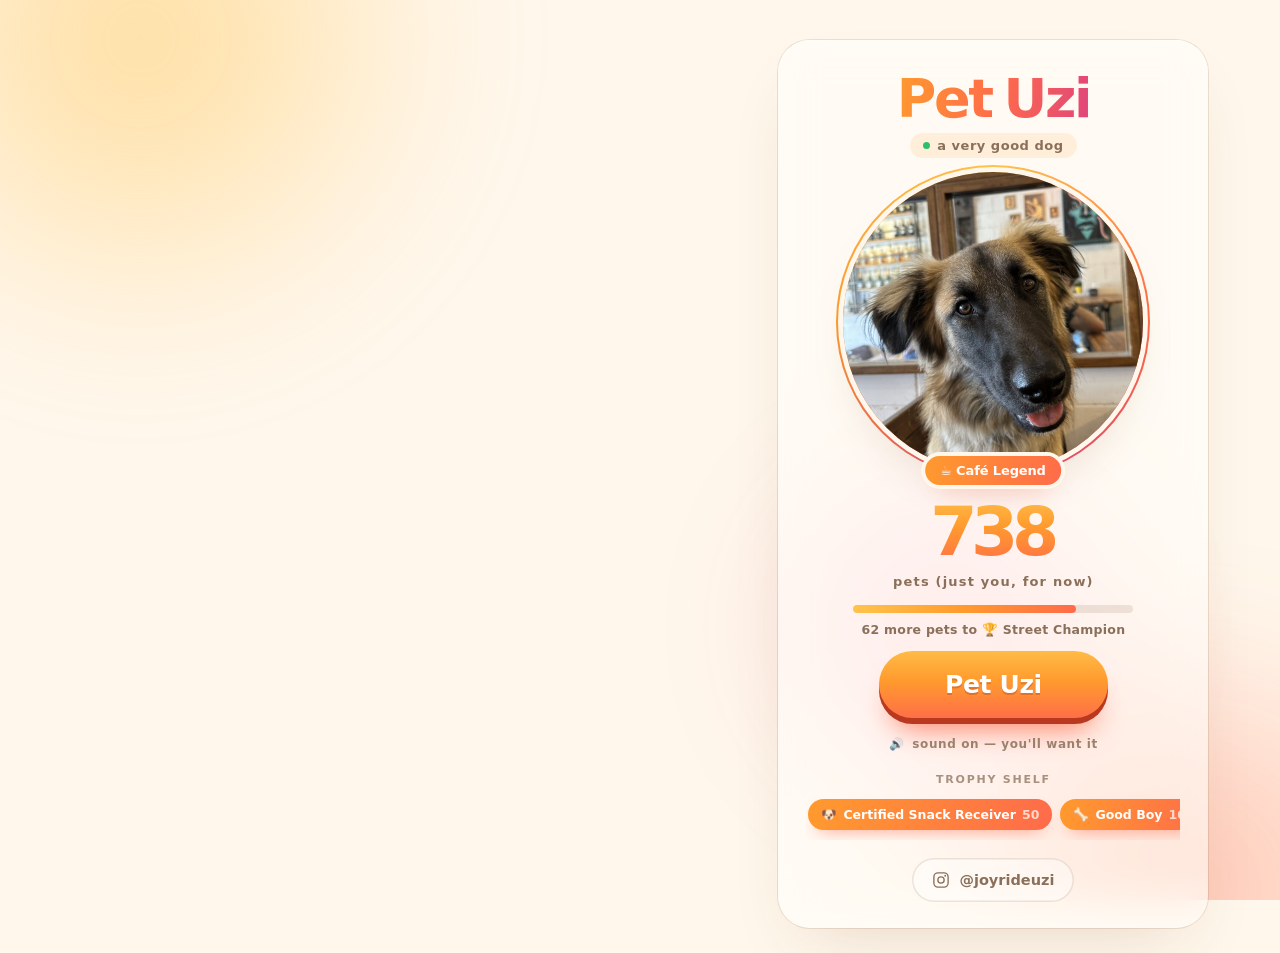
==== index.html @ 0969b0c8 "Pet Uzi: a global pet counter with a very good dog Static site for GitHub Pages. Pressing the button" ====
<!doctype html>
<html lang="en">
<head>
<meta charset="utf-8" />
<meta name="viewport" content="width=device-width, initial-scale=1, viewport-fit=cover" />
<title>Pet Uzi</title>
<meta name="description" content="A very good dog. Press the button. Pet Uzi." />
<meta property="og:title" content="Pet Uzi" />
<meta property="og:description" content="A very good dog. Press the button. Pet Uzi." />
<meta property="og:image" content="assets/uzi.jpg" />
<meta name="theme-color" content="#fff7ec" />
<link rel="icon" href="assets/uzi.jpg" />
<link rel="stylesheet" href="styles.css" />
</head>
<body>

  <div class="bg" aria-hidden="true">
    <span class="blob blob-a"></span>
    <span class="blob blob-b"></span>
    <span class="blob blob-c"></span>
  </div>

  <main class="card">

    <header class="head">
      <h1 class="title">Pet<span class="title-gap"></span>Uzi</h1>
      <p class="sub"><span class="dot"></span>a very good dog</p>
    </header>

    <div class="frame" id="frame" role="button" tabindex="0" aria-label="Pet Uzi">
      <span class="halo" aria-hidden="true"></span>
      <span class="stage">
        <img
          class="photo"
          id="photo"
          src="assets/uzi.jpg"
          alt="Uzi, a big fluffy tan-and-black dog, tilting his head at the camera in a cafe"
          decoding="async"
        />
        <video
          class="clip"
          id="clip"
          src="assets/petting-uzi.mp4"
          playsinline
          preload="auto"
          disablepictureinpicture
        ></video>
      </span>
      <span class="ring" id="ring" aria-hidden="true"></span>
      <span class="rank" id="rank"></span>
    </div>

    <section class="tally">
      <div class="odo" id="odo" aria-hidden="true"></div>
      <p class="sr" id="srCount" aria-live="polite">0 pets</p>
      <p class="count-label" id="countLabel">pets and counting</p>
    </section>

    <section class="progress" id="progress">
      <div class="track"><span class="fill" id="fill"></span></div>
      <p class="to-next" id="toNext"></p>
    </section>

    <button class="pet" id="petBtn" type="button">
      <span class="pet-face">
        <span class="pet-text">Pet Uzi</span>
        <span class="shine" aria-hidden="true"></span>
      </span>
    </button>

    <p class="hint"><span class="spk">🔊</span> sound on — you'll want it</p>

    <section class="shelf-wrap">
      <h2 class="shelf-title">Trophy shelf</h2>
      <div class="shelf" id="shelf"></div>
    </section>

    <div class="burst" id="burst" aria-hidden="true"></div>
    <div class="toast" id="toast" role="status"></div>

    <footer class="foot">
      <a class="ig" id="igLink" href="https://www.instagram.com/joyrideuzi" target="_blank" rel="noopener noreferrer">
        <svg viewBox="0 0 24 24" width="18" height="18" aria-hidden="true">
          <rect x="2.5" y="2.5" width="19" height="19" rx="5.5" fill="none" stroke="currentColor" stroke-width="1.8"/>
          <circle cx="12" cy="12" r="4.2" fill="none" stroke="currentColor" stroke-width="1.8"/>
          <circle cx="17.6" cy="6.4" r="1.25" fill="currentColor"/>
        </svg>
        <span id="igHandle">@joyrideuzi</span>
      </a>
    </footer>

  </main>

  <script src="script.js"></script>
</body>
</html>
---- styles.css ----
/* ---- Pet Uzi -----------------------------------------------------------
   Built mobile-first; the wider layout is a light touch-up at the end.
   ---------------------------------------------------------------------- */

:root{
  --paper:    #fff7ec;
  --ink:      #2b1b12;
  --ink-soft: #8a705a;

  --sun:   #ffc44d;
  --amber: #ff9a2e;
  --coral: #ff6b4a;
  --berry: #e0457b;

  --card:   rgba(255, 255, 255, .55);
  --stroke: rgba(120, 80, 40, .14);
  --shadow: rgba(120, 66, 20, .18);
}

@media (prefers-color-scheme: dark){
  :root{
    --paper:    #191013;
    --ink:      #fdf3e7;
    --ink-soft: #b79a83;
    --card:     rgba(255, 255, 255, .06);
    --stroke:   rgba(255, 210, 160, .14);
    --shadow:   rgba(0, 0, 0, .5);
  }
}

*, *::before, *::after{ box-sizing: border-box; }
html{ -webkit-text-size-adjust: 100%; }

body{
  margin: 0;
  padding: clamp(16px, 4vw, 40px) 14px calc(20px + env(safe-area-inset-bottom));
  min-height: 100vh;
  min-height: 100dvh;
  display: grid;
  place-items: center;
  position: relative;
  overflow-x: hidden;

  font-family: ui-rounded, "SF Pro Rounded", "Nunito", "Avenir Next",
               system-ui, -apple-system, "Segoe UI", sans-serif;
  color: var(--ink);
  background: var(--paper);
  -webkit-font-smoothing: antialiased;
  -webkit-tap-highlight-color: transparent;
}

/* ---- drifting background ----------------------------------------------- */

.bg{ position: fixed; inset: 0; overflow: hidden; pointer-events: none; z-index: 0; }

.blob{
  position: absolute;
  border-radius: 50%;
  filter: blur(60px);
  opacity: .5;
  will-change: transform;
}

.blob-a{
  width: 54vmax; height: 54vmax; top: -24vmax; left: -16vmax;
  background: radial-gradient(circle, var(--sun), transparent 68%);
  animation: drift-a 22s ease-in-out infinite;
}
.blob-b{
  width: 46vmax; height: 46vmax; bottom: -22vmax; right: -16vmax;
  background: radial-gradient(circle, var(--coral), transparent 68%);
  animation: drift-b 27s ease-in-out infinite;
  opacity: .38;
}
.blob-c{
  width: 36vmax; height: 36vmax; top: 44%; left: 56%;
  background: radial-gradient(circle, var(--berry), transparent 70%);
  animation: drift-c 31s ease-in-out infinite;
  opacity: .2;
}

@keyframes drift-a{ 50%{ transform: translate(9vmax, 7vmax) scale(1.12); } }
@keyframes drift-b{ 50%{ transform: translate(-10vmax, -6vmax) scale(1.15); } }
@keyframes drift-c{ 50%{ transform: translate(-7vmax, 9vmax) scale(.88); } }

@media (prefers-color-scheme: dark){
  .blob-a{ opacity: .3; } .blob-b{ opacity: .26; } .blob-c{ opacity: .16; }
}

/* ---- card --------------------------------------------------------------- */

.card{
  position: relative;
  z-index: 1;
  width: min(430px, 100%);
  display: flex;
  flex-direction: column;
  align-items: center;
  padding: clamp(20px, 5vw, 34px) clamp(14px, 4vw, 28px) clamp(18px, 4vw, 26px);
  border-radius: 32px;
  background: var(--card);
  backdrop-filter: blur(20px) saturate(1.5);
  -webkit-backdrop-filter: blur(20px) saturate(1.5);
  box-shadow:
    inset 0 1px 0 rgba(255, 255, 255, .5),
    0 0 0 1px var(--stroke),
    0 30px 70px -28px var(--shadow);
}

/* ---- header -------------------------------------------------------------- */

.head{ text-align: center; margin-bottom: 14px; }

.title{
  margin: 0;
  font-size: clamp(38px, 11.5vw, 54px);
  font-weight: 800;
  letter-spacing: -.045em;
  line-height: .92;
  background: linear-gradient(102deg, var(--amber) 0%, var(--coral) 52%, var(--berry) 100%);
  -webkit-background-clip: text;
  background-clip: text;
  color: transparent;
}

.title-gap{ display: inline-block; width: .22em; }

.sub{
  display: inline-flex;
  align-items: center;
  gap: 7px;
  margin: 9px 0 0;
  padding: 5px 13px;
  border-radius: 999px;
  background: rgba(255, 154, 46, .13);
  font-size: 13px;
  font-weight: 700;
  letter-spacing: .04em;
  color: var(--ink-soft);
}

.dot{
  width: 7px; height: 7px;
  border-radius: 50%;
  background: #2fbf6b;
  animation: blip 2.4s ease-out infinite;
}

@keyframes blip{
  0%  { box-shadow: 0 0 0 0 rgba(47, 191, 107, .55); }
  70% { box-shadow: 0 0 0 8px rgba(47, 191, 107, 0); }
  100%{ box-shadow: 0 0 0 0 rgba(47, 191, 107, 0); }
}

/* ---- the dog ------------------------------------------------------------- */

.frame{
  position: relative;
  width: min(300px, 72vw);
  aspect-ratio: 1;
  margin-bottom: 20px;
  cursor: pointer;
  -webkit-tap-highlight-color: transparent;
  transition: transform .55s cubic-bezier(.2, .9, .25, 1.15);
  will-change: transform;
}

.frame:focus-visible{ outline: 3px solid var(--coral); outline-offset: 10px; border-radius: 50%; }

/* While the clip runs the whole thing swells — order matters here, .bump is
   the sharper kick layered on top and must win. */
.frame.playing{ transform: scale(1.085); }
.frame.bump{ transform: scale(1.14) rotate(-2.5deg); }

.halo{
  position: absolute;
  inset: -7px;
  border-radius: 50%;
  background: conic-gradient(from 0deg, var(--sun), var(--coral), var(--berry), var(--amber), var(--sun));
  animation: spin 9s linear infinite;
}

@keyframes spin{ to{ transform: rotate(360deg); } }

.stage{
  position: absolute;
  inset: 0;
  border-radius: 50%;
  overflow: hidden;
  background: rgba(120, 80, 40, .12);
  box-shadow: 0 0 0 5px var(--paper), 0 22px 46px -14px var(--shadow);
}

.photo, .clip{
  position: absolute;
  inset: 0;
  width: 100%;
  height: 100%;
  object-fit: cover;
  display: block;
}

/* The clip is vertical phone video (406x720), so a dead-centre square crop
   cuts Uzi's head off the top. Bias it upward to keep him and the hand in. */
.clip{ object-position: center 38%; }

.clip{ opacity: 0; visibility: hidden; transition: opacity .16s ease; }
.photo{ transition: opacity .16s ease .04s; }

.frame.playing .clip{ opacity: 1; visibility: visible; }
.frame.playing .photo{ opacity: 0; }

.ring{
  position: absolute;
  inset: 0;
  border-radius: 50%;
  pointer-events: none;
}
.ring.go{ animation: ring .68s cubic-bezier(.2,.7,.3,1) forwards; }

@keyframes ring{
  from{ box-shadow: 0 0 0 0 rgba(255, 107, 74, .45); }
  to  { box-shadow: 0 0 0 32px rgba(255, 107, 74, 0); }
}

/* current rank, straddling the bottom edge of the portrait */
.rank{
  position: absolute;
  left: 50%;
  bottom: -13px;
  transform: translateX(-50%);
  z-index: 2;
  display: inline-flex;
  align-items: center;
  gap: 6px;
  max-width: 96%;
  padding: 7px 15px;
  border-radius: 999px;
  background: linear-gradient(100deg, var(--amber), var(--coral));
  color: #fff;
  font-size: 13px;
  font-weight: 800;
  letter-spacing: -.01em;
  white-space: nowrap;
  box-shadow: 0 0 0 4px var(--paper), 0 12px 24px -12px rgba(255, 107, 74, .9);
}

.rank.fresh{ animation: rank-in .7s cubic-bezier(.2,.9,.25,1.5); }

@keyframes rank-in{
  0%  { transform: translateX(-50%) scale(.4) rotate(-12deg); opacity: 0; }
  55% { transform: translateX(-50%) scale(1.18) rotate(4deg); opacity: 1; }
  100%{ transform: translateX(-50%) scale(1) rotate(0); }
}

/* ---- odometer ------------------------------------------------------------ */

.tally{ text-align: center; margin: 6px 0 0; }

.odo{
  display: flex;
  justify-content: center;
  align-items: center;
  font-size: clamp(48px, 14.5vw, 68px);
  font-weight: 800;
  line-height: 1;
  letter-spacing: -.04em;
  font-variant-numeric: tabular-nums;
  color: var(--amber);
}

.odo.pop{ animation: pop .34s cubic-bezier(.2,.9,.25,1.5); }

@keyframes pop{ 40%{ transform: scale(1.09); } }

.digit{
  position: relative;
  display: block;
  width: .60em;
  height: 1em;
  overflow: hidden;
}

.reel{
  position: absolute;
  top: 0; left: 0;
  width: 100%;
  display: flex;
  flex-direction: column;
  transform: translateY(calc(var(--d, 0) * -1em));
  transition: transform .6s cubic-bezier(.2, .85, .2, 1);
}

/* The gradient lives on each glyph rather than on .odo: the digit slots are
   overflow:hidden, which stops a background-clip:text on the parent from
   reaching the numbers inside. Every glyph is exactly 1em tall and baseline
   aligned, so per-glyph gradients read as one continuous sweep. */
.reel span,
.comma{
  background: linear-gradient(180deg, var(--sun) -10%, var(--amber) 42%, var(--coral) 108%);
  -webkit-background-clip: text;
  background-clip: text;
  color: transparent;
}

.reel span{
  height: 1em;
  display: flex;
  align-items: center;
  justify-content: center;
}

.comma{ display: block; width: .26em; }

.count-label{
  margin: 8px 0 0;
  font-size: 13px;
  font-weight: 700;
  letter-spacing: .09em;
  text-transform: lowercase;
  color: var(--ink-soft);
}

.sr{
  position: absolute;
  width: 1px; height: 1px;
  margin: -1px; padding: 0;
  overflow: hidden;
  clip: rect(0 0 0 0);
  white-space: nowrap;
  border: 0;
}

/* ---- progress to next rank ------------------------------------------------ */

.progress{ width: min(280px, 88%); margin: 16px 0 20px; text-align: center; }

.track{
  height: 8px;
  border-radius: 999px;
  background: rgba(120, 80, 40, .13);
  overflow: hidden;
}

.fill{
  display: block;
  height: 100%;
  width: 0;
  border-radius: 999px;
  background: linear-gradient(90deg, var(--sun), var(--amber), var(--coral));
  transition: width .6s cubic-bezier(.2, .85, .2, 1);
}

.to-next{
  margin: 9px 0 0;
  font-size: 12.5px;
  font-weight: 700;
  letter-spacing: .02em;
  color: var(--ink-soft);
}

/* ---- the button ----------------------------------------------------------- */

.pet{
  position: relative;
  appearance: none;
  border: 0;
  padding: 0;
  cursor: pointer;
  font: inherit;
  border-radius: 999px;
  background: #b8391f;
  box-shadow: 0 16px 30px -14px rgba(255, 107, 74, .95);
  transition: transform .12s ease, box-shadow .12s ease;
  touch-action: manipulation;
  user-select: none;
  -webkit-user-select: none;
}

.pet-face{
  position: relative;
  display: block;
  overflow: hidden;
  padding: 19px clamp(48px, 15vw, 66px);
  border-radius: 999px;
  background: linear-gradient(180deg, var(--sun) -12%, var(--amber) 45%, var(--coral) 105%);
  color: #fff;
  font-size: clamp(21px, 5.8vw, 25px);
  font-weight: 800;
  letter-spacing: -.015em;
  text-shadow: 0 1.5px 0 rgba(150, 55, 20, .3);
  transform: translateY(-6px);
  transition: transform .11s cubic-bezier(.3,.8,.4,1);
}

.pet-text{ position: relative; z-index: 1; }

.shine{
  position: absolute;
  top: 0; bottom: 0;
  width: 42%;
  left: -60%;
  background: linear-gradient(100deg, transparent, rgba(255,255,255,.45), transparent);
  animation: sweep 3.6s ease-in-out infinite;
}

@keyframes sweep{
  0%, 62%{ left: -60%; }
  92%, 100%{ left: 125%; }
}

.pet:active{ box-shadow: 0 6px 14px -10px rgba(255, 107, 74, .9); }
.pet:active .pet-face{ transform: translateY(-1px) scale(.975); }
.pet:focus-visible{ outline: 3px solid var(--ink); outline-offset: 5px; }

/* Hover lift only where there's a real pointer — on touch it sticks. */
@media (hover: hover){
  .pet:hover .pet-face{ transform: translateY(-8px); }
  .frame:hover{ transform: scale(1.02); }
}

.hint{
  margin: 13px 0 0;
  font-size: 12px;
  font-weight: 600;
  letter-spacing: .05em;
  color: var(--ink-soft);
  opacity: .85;
}

.spk{ margin-right: 3px; }

/* ---- trophy shelf ----------------------------------------------------------- */

.shelf-wrap{ width: 100%; margin-top: 22px; }

.shelf-title{
  margin: 0 0 9px;
  text-align: center;
  font-size: 11px;
  font-weight: 800;
  letter-spacing: .16em;
  text-transform: uppercase;
  color: var(--ink-soft);
  opacity: .75;
}

/* Horizontal strip: nine ranks would stack far too tall on a phone. */
.shelf{
  display: flex;
  gap: 8px;
  overflow-x: auto;
  scroll-snap-type: x proximity;
  padding: 4px 2px 10px;
  -webkit-overflow-scrolling: touch;
  scrollbar-width: none;
}

.shelf::-webkit-scrollbar{ display: none; }

.badge{
  flex: 0 0 auto;
  scroll-snap-align: center;
  display: inline-flex;
  align-items: center;
  gap: 6px;
  padding: 8px 13px;
  border-radius: 999px;
  font-size: 12.5px;
  font-weight: 800;
  white-space: nowrap;
  background: linear-gradient(100deg, var(--amber), var(--coral));
  color: #fff;
  box-shadow: 0 8px 18px -10px rgba(255, 107, 74, .9);
  transition: transform .3s cubic-bezier(.2,.9,.25,1.4);
}

.badge .at{ opacity: .72; font-weight: 700; }

.badge.locked{
  background: rgba(120, 80, 40, .09);
  color: var(--ink-soft);
  box-shadow: inset 0 0 0 1.5px var(--stroke);
  filter: grayscale(1);
  opacity: .72;
}

.badge.fresh{ animation: rank-in .7s cubic-bezier(.2,.9,.25,1.5); }

@media (prefers-color-scheme: dark){
  .badge.locked{ background: rgba(255, 255, 255, .05); }
}

/* ---- floating pips ----------------------------------------------------------- */

.burst{
  position: absolute;
  left: 50%;
  bottom: 190px;
  width: 0; height: 0;
  pointer-events: none;
  z-index: 4;
}

.pip{
  position: absolute;
  left: 0; bottom: 0;
  font-size: 23px;
  font-weight: 800;
  color: var(--coral);
  white-space: nowrap;
  animation: float 1.15s cubic-bezier(.25,.6,.35,1) forwards;
}

@keyframes float{
  0%  { opacity: 0; transform: translate(-50%, 0) scale(.5) rotate(0deg); }
  16% { opacity: 1; transform: translate(calc(-50% + var(--dx)), -22px) scale(1.12) rotate(var(--rot)); }
  100%{ opacity: 0; transform: translate(calc(-50% + var(--dx) * 2.6), -118px) scale(.85) rotate(var(--rot)); }
}

/* ---- milestone toast ---------------------------------------------------------- */

.toast{
  position: fixed;
  left: 50%;
  bottom: calc(20px + env(safe-area-inset-bottom));
  transform: translate(-50%, 190%);
  z-index: 9;
  max-width: calc(100vw - 28px);
  padding: 12px 22px;
  border-radius: 999px;
  background: linear-gradient(100deg, var(--amber), var(--coral));
  color: #fff;
  font-size: 14.5px;
  font-weight: 800;
  letter-spacing: -.01em;
  text-align: center;
  box-shadow: 0 16px 34px -14px rgba(255, 107, 74, .9);
  opacity: 0;
  transition: transform .5s cubic-bezier(.2,.9,.25,1.3), opacity .35s ease;
}

.toast.show{ transform: translate(-50%, 0); opacity: 1; }

/* ---- footer -------------------------------------------------------------------- */

.foot{ margin-top: 18px; }

.ig{
  display: inline-flex;
  align-items: center;
  gap: 9px;
  min-height: 44px;              /* comfortable thumb target */
  padding: 11px 20px;
  border-radius: 999px;
  color: var(--ink-soft);
  text-decoration: none;
  font-size: 14.5px;
  font-weight: 700;
  background: rgba(255, 255, 255, .4);
  box-shadow: inset 0 0 0 1.5px var(--stroke);
  transition: color .18s ease, box-shadow .18s ease, transform .18s ease, background .18s ease;
}

@media (hover: hover){
  .ig:hover{
    color: #fff;
    background: linear-gradient(100deg, var(--amber), var(--berry));
    box-shadow: 0 12px 24px -12px rgba(224, 69, 123, .8);
    transform: translateY(-2px);
  }
}

.ig:focus-visible{ outline: 3px solid var(--coral); outline-offset: 3px; }

/* ---- very short phones ----------------------------------------------------------- */

@media (max-height: 720px){
  .frame{ width: min(240px, 60vw); }
  .odo{ font-size: clamp(42px, 12vw, 56px); }
  .progress{ margin: 12px 0 15px; }
  .shelf-wrap{ margin-top: 16px; }
}

/* ---- reduced motion ---------------------------------------------------------------- */

@media (prefers-reduced-motion: reduce){
  *, *::before, *::after{
    animation-duration: .01ms !important;
    animation-iteration-count: 1 !important;
    transition-duration: .01ms !important;
  }
  .blob, .halo, .shine, .dot{ animation: none !important; }
}
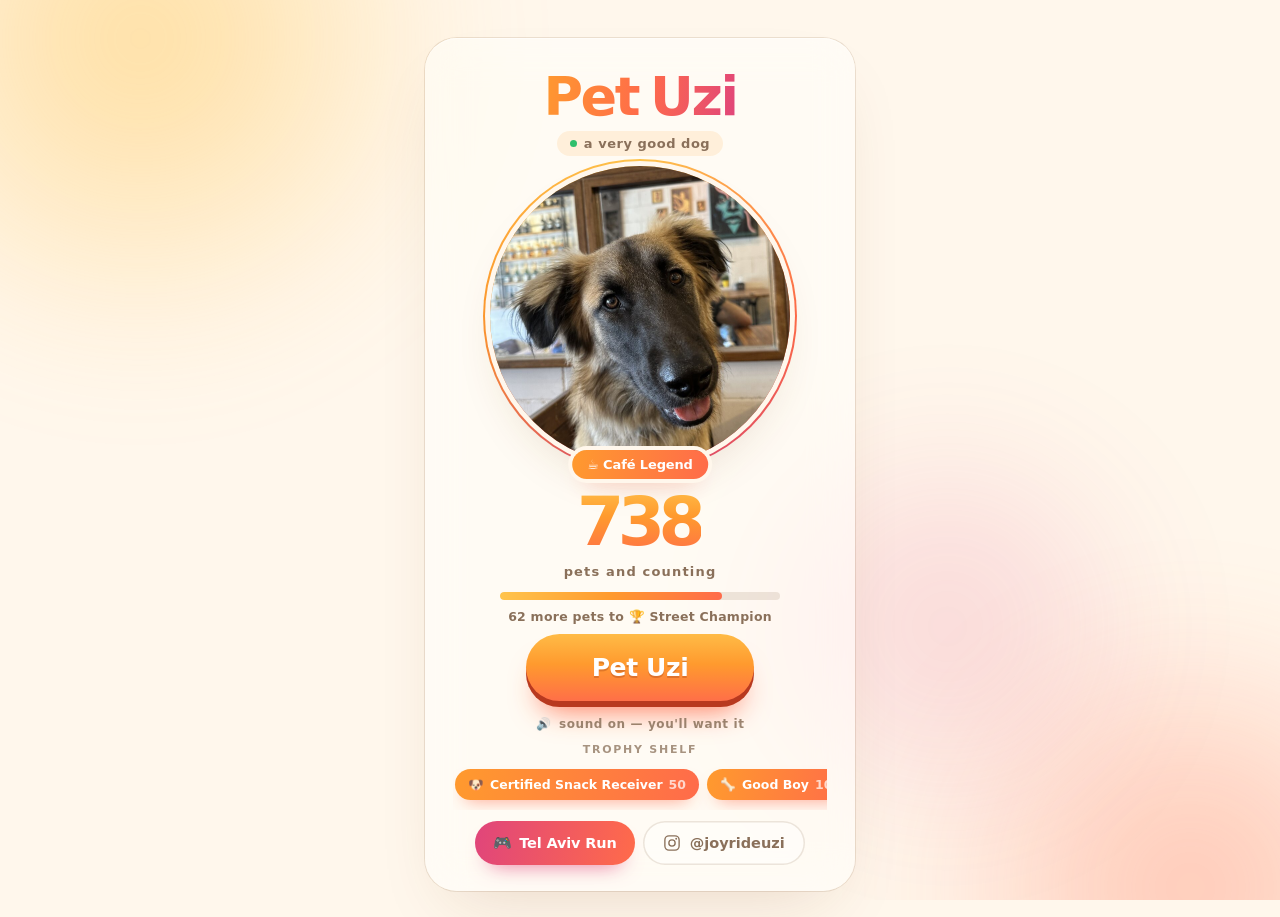
==== commit b8297b08: "Add Uzi's Tel Aviv Run, and a proper cutout sprite A flappy-style game on a second page: Bauhaus blo" ====
--- a/index.html
+++ b/index.html
@@ -79,6 +79,11 @@
     <div class="toast" id="toast" role="status"></div>
 
     <footer class="foot">
+      <a class="play" href="game.html">
+        <span class="play-ico">🎮</span>
+        <span>Tel&nbsp;Aviv Run</span>
+      </a>
+
       <a class="ig" id="igLink" href="https://www.instagram.com/joyrideuzi" target="_blank" rel="noopener noreferrer">
         <svg viewBox="0 0 24 24" width="18" height="18" aria-hidden="true">
           <rect x="2.5" y="2.5" width="19" height="19" rx="5.5" fill="none" stroke="currentColor" stroke-width="1.8"/>
--- a/styles.css
+++ b/styles.css
@@ -33,11 +33,17 @@
 
 body{
   margin: 0;
-  padding: clamp(16px, 4vw, 40px) 14px calc(20px + env(safe-area-inset-bottom));
+  padding: clamp(12px, 3vw, 40px) 14px calc(14px + env(safe-area-inset-bottom));
   min-height: 100vh;
   min-height: 100dvh;
-  display: grid;
-  place-items: center;
+  /* Flex, not grid: a grid's implicit `auto` column grows to its item's
+     max-content, and the trophy shelf's intrinsic width (nine un-wrapping
+     badges) blew that track out to ~1800px, shoving the card off-screen.
+     overflow-x:auto zeroes a box's minimum size, not its max-content. */
+  display: flex;
+  flex-direction: column;
+  align-items: center;
+  justify-content: center;
   position: relative;
   overflow-x: hidden;
 
@@ -93,6 +99,7 @@
   position: relative;
   z-index: 1;
   width: min(430px, 100%);
+  max-width: 100%;
   display: flex;
   flex-direction: column;
   align-items: center;
@@ -109,7 +116,7 @@
 
 /* ---- header -------------------------------------------------------------- */
 
-.head{ text-align: center; margin-bottom: 14px; }
+.head{ text-align: center; margin-bottom: 10px; }
 
 .title{
   margin: 0;
@@ -158,7 +165,7 @@
   position: relative;
   width: min(300px, 72vw);
   aspect-ratio: 1;
-  margin-bottom: 20px;
+  margin-bottom: 16px;
   cursor: pointer;
   -webkit-tap-highlight-color: transparent;
   transition: transform .55s cubic-bezier(.2, .9, .25, 1.15);
@@ -333,7 +340,7 @@
 
 /* ---- progress to next rank ------------------------------------------------ */
 
-.progress{ width: min(280px, 88%); margin: 16px 0 20px; text-align: center; }
+.progress{ width: min(280px, 88%); margin: 13px 0 16px; text-align: center; }
 
 .track{
   height: 8px;
@@ -420,7 +427,7 @@
 }
 
 .hint{
-  margin: 13px 0 0;
+  margin: 10px 0 0;
   font-size: 12px;
   font-weight: 600;
   letter-spacing: .05em;
@@ -432,7 +439,12 @@
 
 /* ---- trophy shelf ----------------------------------------------------------- */
 
-.shelf-wrap{ width: 100%; margin-top: 22px; }
+.shelf-wrap{
+  width: 100%;
+  min-width: 0;          /* without this the shelf's content width leaks upward */
+  max-width: 100%;
+  margin-top: 12px;
+}
 
 .shelf-title{
   margin: 0 0 9px;
@@ -449,6 +461,7 @@
 .shelf{
   display: flex;
   gap: 8px;
+  min-width: 0;
   overflow-x: auto;
   scroll-snap-type: x proximity;
   padding: 4px 2px 10px;
@@ -493,10 +506,12 @@
 
 /* ---- floating pips ----------------------------------------------------------- */
 
+/* Anchored to the button in JS rather than by a hard offset, so the pips keep
+   launching from the right place as the layout reflows across screen sizes. */
 .burst{
   position: absolute;
   left: 50%;
-  bottom: 190px;
+  top: 0;
   width: 0; height: 0;
   pointer-events: none;
   z-index: 4;
@@ -542,9 +557,45 @@
 
 .toast.show{ transform: translate(-50%, 0); opacity: 1; }
 
+/* ---- play link ------------------------------------------------------------- */
+
+/* Shares the footer row with Instagram — a full-width banner cost ~70px and
+   pushed the trophy shelf off the bottom of a phone screen. */
+.play{
+  display: inline-flex;
+  align-items: center;
+  gap: 7px;
+  min-height: 44px;
+  padding: 11px 18px;
+  border-radius: 999px;
+  text-decoration: none;
+  color: #fff;
+  font-size: 14.5px;
+  font-weight: 800;
+  letter-spacing: -.01em;
+  white-space: nowrap;
+  background: linear-gradient(100deg, var(--berry), var(--coral));
+  box-shadow: 0 12px 22px -14px rgba(224, 69, 123, .95);
+  transition: transform .18s ease, box-shadow .18s ease;
+}
+
+.play-ico{ font-size: 15px; line-height: 1; }
+
+@media (hover: hover){
+  .play:hover{ transform: translateY(-2px); box-shadow: 0 16px 26px -14px rgba(224, 69, 123, 1); }
+}
+
+.play:focus-visible{ outline: 3px solid var(--ink); outline-offset: 3px; }
+
 /* ---- footer -------------------------------------------------------------------- */
 
-.foot{ margin-top: 18px; }
+.foot{
+  display: flex;
+  flex-wrap: wrap;
+  justify-content: center;
+  gap: 8px;
+  margin-top: 11px;
+}
 
 .ig{
   display: inline-flex;
@@ -573,13 +624,44 @@
 
 .ig:focus-visible{ outline: 3px solid var(--coral); outline-offset: 3px; }
 
-/* ---- very short phones ----------------------------------------------------------- */
-
-@media (max-height: 720px){
-  .frame{ width: min(240px, 60vw); }
+/* ---- shorter phones ---------------------------------------------------------------
+   Two steps down rather than one, so an iPhone SE gets the whole thing —
+   portrait, count, button — without scrolling for the primary action. */
+
+@media (max-height: 800px){
+  body{ padding-top: 12px; padding-bottom: calc(10px + env(safe-area-inset-bottom)); }
+  .card{ padding-top: 20px; padding-bottom: 18px; }
+  .head{ margin-bottom: 8px; }
+  .frame{ width: min(252px, 60vw); margin-bottom: 14px; }
   .odo{ font-size: clamp(42px, 12vw, 56px); }
-  .progress{ margin: 12px 0 15px; }
-  .shelf-wrap{ margin-top: 16px; }
+  .count-label{ margin-top: 6px; }
+  .progress{ margin: 10px 0 13px; }
+  .pet-face{ padding: 16px clamp(44px, 14vw, 58px); }
+  .hint{ margin-top: 8px; }
+  .shelf-wrap{ margin-top: 10px; }
+  .shelf-title{ margin-bottom: 6px; }
+  .foot{ margin-top: 8px; }
+}
+
+@media (max-height: 700px){
+  body{ padding-top: 9px; padding-bottom: calc(8px + env(safe-area-inset-bottom)); }
+  .card{ padding-top: 16px; padding-bottom: 14px; border-radius: 26px; }
+  .title{ font-size: clamp(31px, 9vw, 40px); }
+  .sub{ margin-top: 6px; padding: 4px 11px; font-size: 12px; }
+  .head{ margin-bottom: 6px; }
+  .frame{ width: min(196px, 50vw); margin-bottom: 11px; }
+  .odo{ font-size: clamp(36px, 10.5vw, 46px); }
+  .count-label{ margin-top: 4px; font-size: 11.5px; letter-spacing: .06em; }
+  .progress{ margin: 8px 0 10px; }
+  .track{ height: 7px; }
+  .to-next{ margin-top: 7px; font-size: 11.5px; }
+  .pet-face{ padding: 14px clamp(38px, 12vw, 52px); font-size: clamp(19px, 5.2vw, 22px); }
+  .hint{ margin-top: 7px; font-size: 11.5px; }
+  .shelf-wrap{ margin-top: 9px; }
+  .shelf-title{ margin-bottom: 5px; font-size: 10px; }
+  .badge{ padding: 7px 11px; font-size: 11.5px; }
+  .foot{ margin-top: 8px; }
+  .ig{ min-height: 40px; padding: 9px 17px; font-size: 13.5px; }
 }
 
 /* ---- reduced motion ---------------------------------------------------------------- */
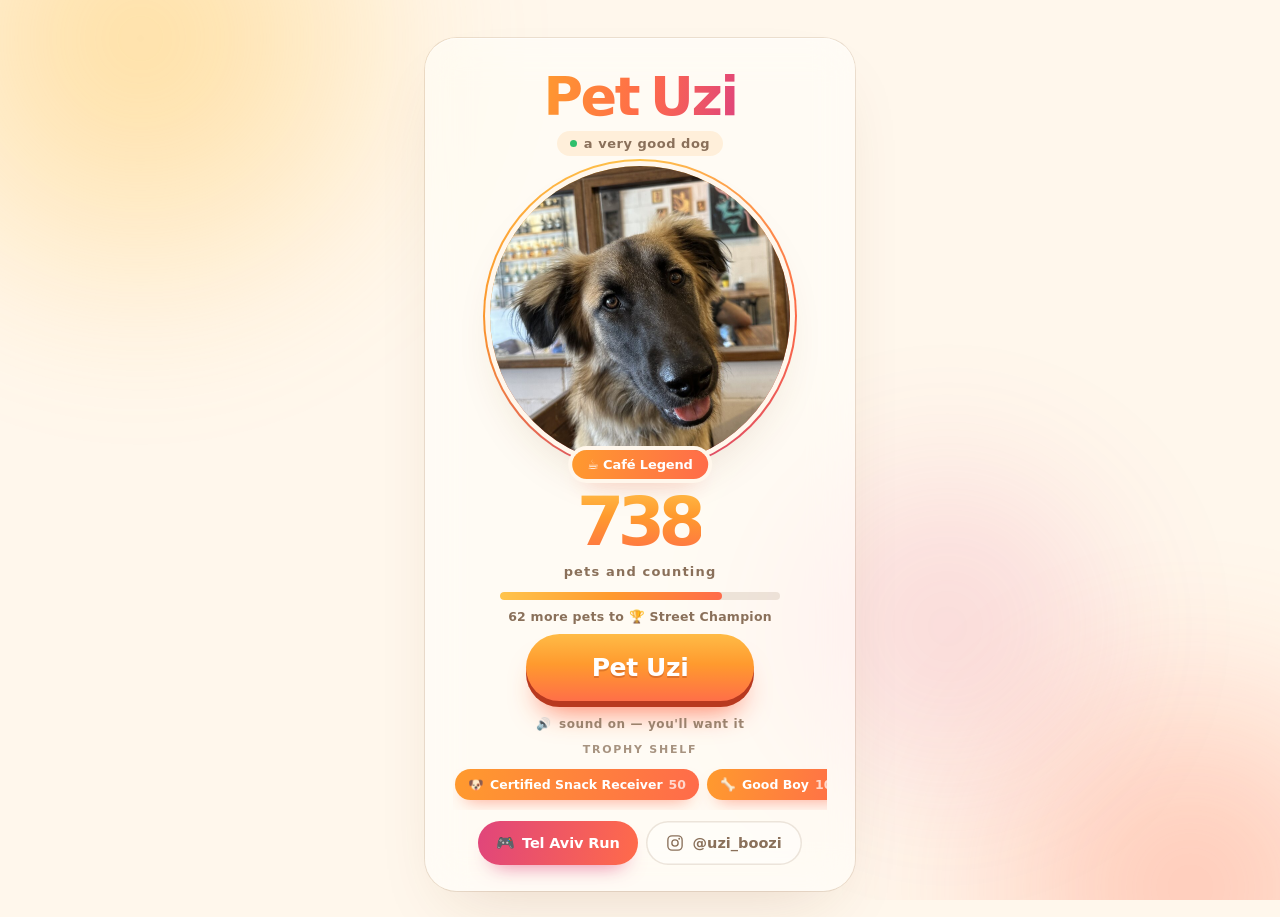
==== commit 86fe89cd: "Point the Instagram link at @uzi_boozi Co-Authored-By: Claude Opus 5 <noreply@anthropic.com>" ====
--- a/index.html
+++ b/index.html
@@ -84,13 +84,13 @@
         <span>Tel&nbsp;Aviv Run</span>
       </a>
 
-      <a class="ig" id="igLink" href="https://www.instagram.com/joyrideuzi" target="_blank" rel="noopener noreferrer">
+      <a class="ig" id="igLink" href="https://www.instagram.com/uzi_boozi" target="_blank" rel="noopener noreferrer">
         <svg viewBox="0 0 24 24" width="18" height="18" aria-hidden="true">
           <rect x="2.5" y="2.5" width="19" height="19" rx="5.5" fill="none" stroke="currentColor" stroke-width="1.8"/>
           <circle cx="12" cy="12" r="4.2" fill="none" stroke="currentColor" stroke-width="1.8"/>
           <circle cx="17.6" cy="6.4" r="1.25" fill="currentColor"/>
         </svg>
-        <span id="igHandle">@joyrideuzi</span>
+        <span id="igHandle">@uzi_boozi</span>
       </a>
     </footer>
 
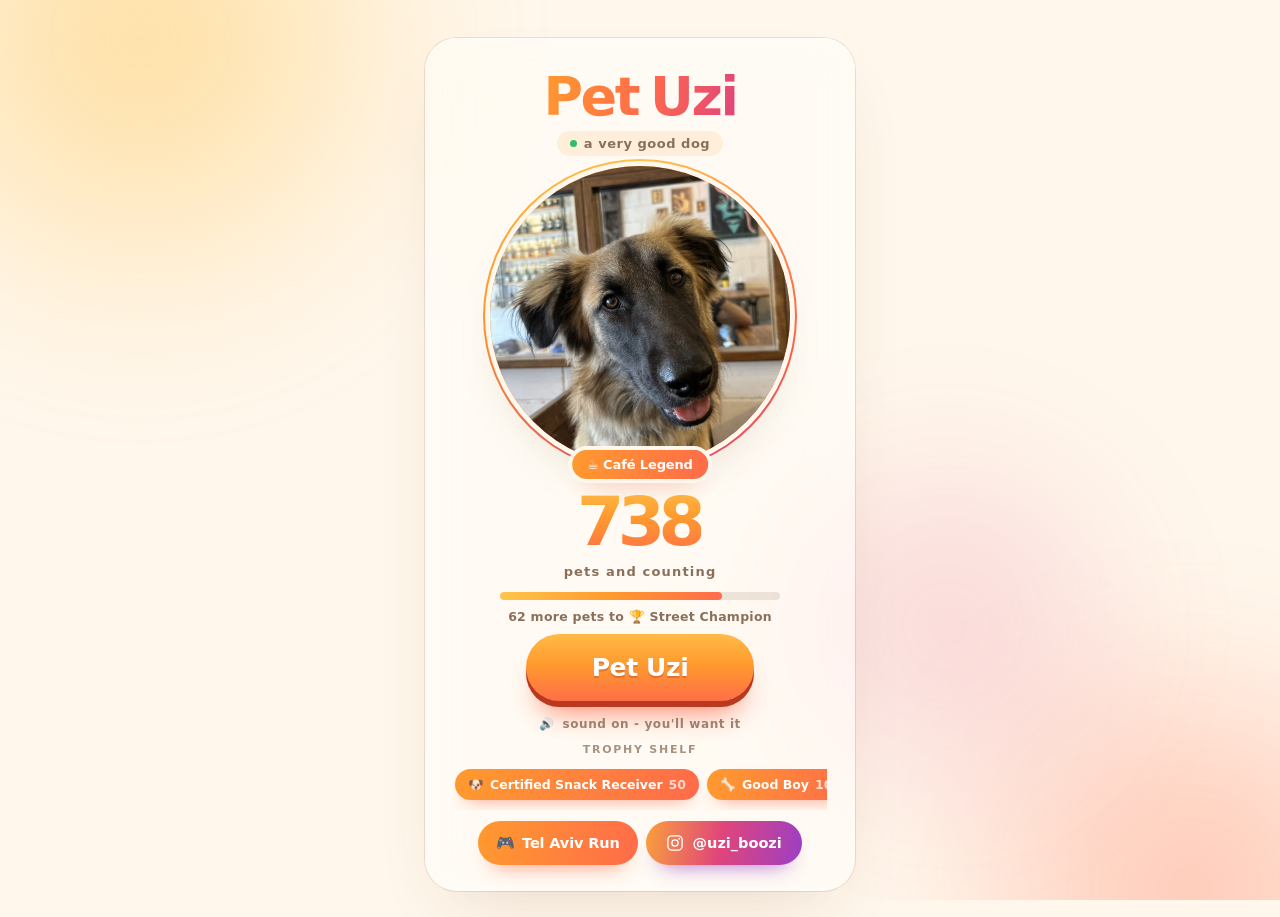
==== commit 42b09041: "Cut the page weight roughly in half Measured the live site first: 810KB, and 659KB of it was the vid" ====
--- a/index.html
+++ b/index.html
@@ -30,13 +30,16 @@
     <div class="frame" id="frame" role="button" tabindex="0" aria-label="Pet Uzi">
       <span class="halo" aria-hidden="true"></span>
       <span class="stage">
-        <img
-          class="photo"
-          id="photo"
-          src="assets/uzi.jpg"
-          alt="Uzi, a big fluffy tan-and-black dog, tilting his head at the camera in a cafe"
-          decoding="async"
-        />
+        <picture>
+          <source srcset="assets/uzi.webp" type="image/webp" />
+          <img
+            class="photo"
+            id="photo"
+            src="assets/uzi.jpg"
+            alt="Uzi, a big fluffy tan-and-black dog, tilting his head at the camera in a cafe"
+            decoding="async"
+          />
+        </picture>
         <video
           class="clip"
           id="clip"
@@ -68,7 +71,7 @@
       </span>
     </button>
 
-    <p class="hint"><span class="spk">🔊</span> sound on — you'll want it</p>
+    <p class="hint"><span class="spk">🔊</span> sound on - you'll want it</p>
 
     <section class="shelf-wrap">
       <h2 class="shelf-title">Trophy shelf</h2>
--- a/styles.css
+++ b/styles.css
@@ -198,6 +198,8 @@
   box-shadow: 0 0 0 5px var(--paper), 0 22px 46px -14px var(--shadow);
 }
 
+.stage picture{ display: contents; }   /* keeps .photo positioned against .stage */
+
 .photo, .clip{
   position: absolute;
   inset: 0;
@@ -207,9 +209,8 @@
   display: block;
 }
 
-/* The clip is vertical phone video (406x720), so a dead-centre square crop
-   cuts Uzi's head off the top. Bias it upward to keep him and the hand in. */
-.clip{ object-position: center 38%; }
+/* The clip is now encoded as the exact square the circle shows, so there is
+   no crop left to position. */
 
 .clip{ opacity: 0; visibility: hidden; transition: opacity .16s ease; }
 .photo{ transition: opacity .16s ease .04s; }
@@ -574,15 +575,15 @@
   font-weight: 800;
   letter-spacing: -.01em;
   white-space: nowrap;
-  background: linear-gradient(100deg, var(--berry), var(--coral));
-  box-shadow: 0 12px 22px -14px rgba(224, 69, 123, .95);
+  background: linear-gradient(100deg, var(--amber), var(--coral));
+  box-shadow: 0 12px 22px -14px rgba(255, 107, 74, .95);
   transition: transform .18s ease, box-shadow .18s ease;
 }
 
 .play-ico{ font-size: 15px; line-height: 1; }
 
 @media (hover: hover){
-  .play:hover{ transform: translateY(-2px); box-shadow: 0 16px 26px -14px rgba(224, 69, 123, 1); }
+  .play:hover{ transform: translateY(-2px); box-shadow: 0 16px 26px -14px rgba(255, 107, 74, 1); }
 }
 
 .play:focus-visible{ outline: 3px solid var(--ink); outline-offset: 3px; }
@@ -607,17 +608,18 @@
   color: var(--ink-soft);
   text-decoration: none;
   font-size: 14.5px;
-  font-weight: 700;
-  background: rgba(255, 255, 255, .4);
-  box-shadow: inset 0 0 0 1.5px var(--stroke);
-  transition: color .18s ease, box-shadow .18s ease, transform .18s ease, background .18s ease;
+  font-weight: 800;
+  /* Was a translucent grey pill that only gained colour on hover — which never
+     happens on a phone, so it read as a disabled button. */
+  color: #fff;
+  background: linear-gradient(100deg, #f9a03c 0%, #e0457b 48%, #9b3fc4 100%);
+  box-shadow: 0 12px 22px -14px rgba(155, 63, 196, .95);
+  transition: box-shadow .18s ease, transform .18s ease;
 }
 
 @media (hover: hover){
   .ig:hover{
-    color: #fff;
-    background: linear-gradient(100deg, var(--amber), var(--berry));
-    box-shadow: 0 12px 24px -12px rgba(224, 69, 123, .8);
+    box-shadow: 0 16px 26px -14px rgba(155, 63, 196, 1);
     transform: translateY(-2px);
   }
 }
@@ -627,6 +629,20 @@
 /* ---- shorter phones ---------------------------------------------------------------
    Two steps down rather than one, so an iPhone SE gets the whole thing —
    portrait, count, button — without scrolling for the primary action. */
+
+/* Tall phones (a 14/15 at 844) fall between the other steps and were pushing
+   the footer past the fold. Trims margins first, the portrait only slightly. */
+@media (max-height: 880px){
+  body{ padding-bottom: calc(10px + env(safe-area-inset-bottom)); }
+  .head{ margin-bottom: 8px; }
+  .frame{ width: min(300px, 68vw); margin-bottom: 12px; }
+  .tally{ margin-top: 4px; }
+  .count-label{ margin-top: 6px; }
+  .progress{ margin: 10px 0 13px; }
+  .hint{ margin-top: 8px; }
+  .shelf-wrap{ margin-top: 9px; }
+  .foot{ margin-top: 8px; }
+}
 
 @media (max-height: 800px){
   body{ padding-top: 12px; padding-bottom: calc(10px + env(safe-area-inset-bottom)); }
@@ -638,9 +654,10 @@
   .progress{ margin: 10px 0 13px; }
   .pet-face{ padding: 16px clamp(44px, 14vw, 58px); }
   .hint{ margin-top: 8px; }
-  .shelf-wrap{ margin-top: 10px; }
+  .shelf-wrap{ margin-top: 8px; }
   .shelf-title{ margin-bottom: 6px; }
-  .foot{ margin-top: 8px; }
+  .foot{ margin-top: 7px; }
+  .card{ padding-bottom: 14px; }
 }
 
 @media (max-height: 700px){
@@ -657,7 +674,7 @@
   .to-next{ margin-top: 7px; font-size: 11.5px; }
   .pet-face{ padding: 14px clamp(38px, 12vw, 52px); font-size: clamp(19px, 5.2vw, 22px); }
   .hint{ margin-top: 7px; font-size: 11.5px; }
-  .shelf-wrap{ margin-top: 9px; }
+  .shelf-wrap{ margin-top: 8px; }
   .shelf-title{ margin-bottom: 5px; font-size: 10px; }
   .badge{ padding: 7px 11px; font-size: 11.5px; }
   .foot{ margin-top: 8px; }
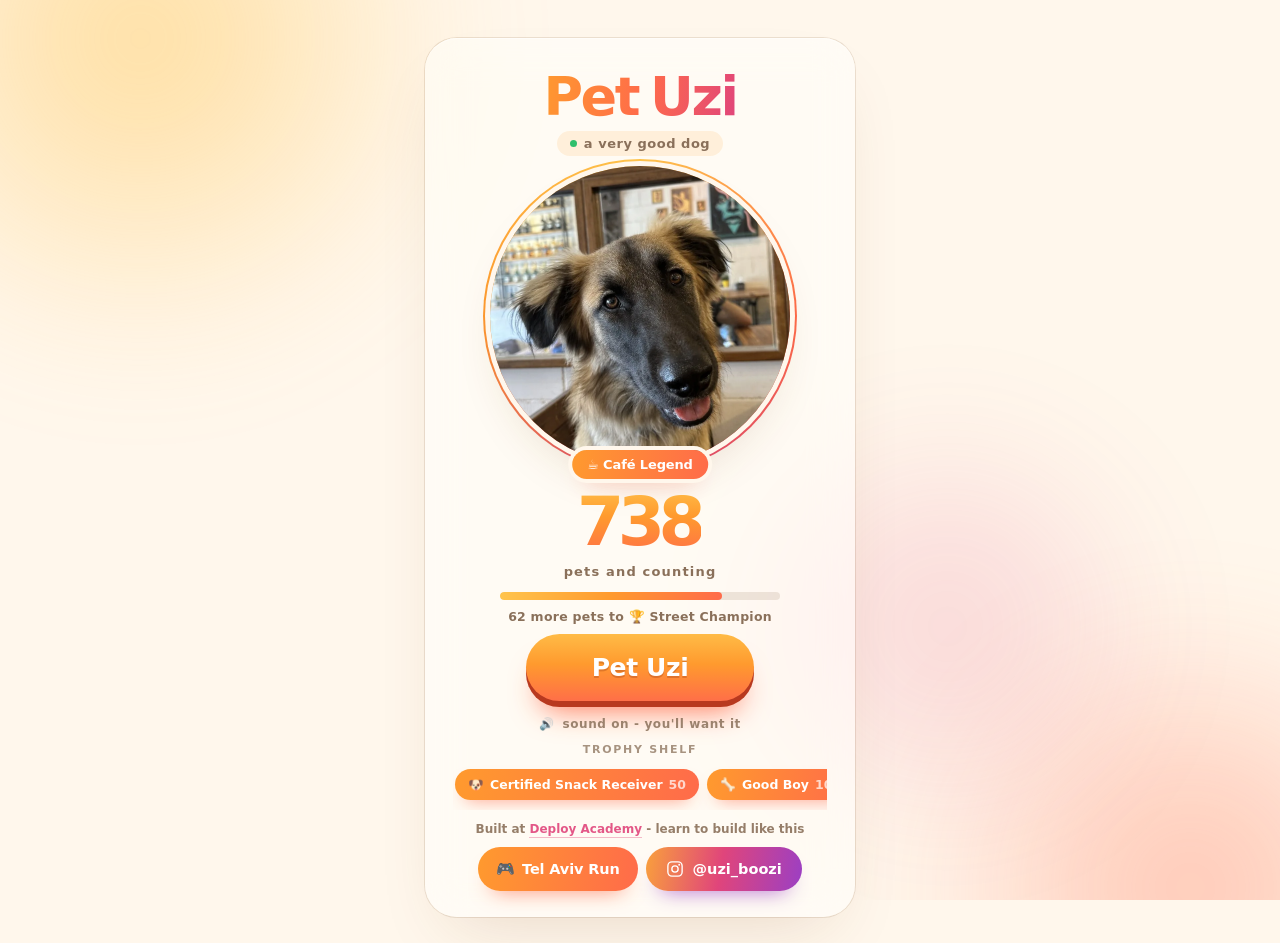
==== commit 374a885f: "Credit Deploy Academy on both pages A quiet line above the footer pills on the main page, and under " ====
--- a/index.html
+++ b/index.html
@@ -81,6 +81,10 @@
     <div class="burst" id="burst" aria-hidden="true"></div>
     <div class="toast" id="toast" role="status"></div>
 
+    <p class="academy">
+      Built at <a href="https://deploytlv.com/academy/" target="_blank" rel="noopener noreferrer">Deploy Academy</a> - learn to build like this
+    </p>
+
     <footer class="foot">
       <a class="play" href="game.html">
         <span class="play-ico">🎮</span>
--- a/styles.css
+++ b/styles.css
@@ -588,6 +588,32 @@
 
 .play:focus-visible{ outline: 3px solid var(--ink); outline-offset: 3px; }
 
+/* ---- academy line ---------------------------------------------------------- */
+
+.academy{
+  margin: 12px 0 0;
+  text-align: center;
+  font-size: 12px;
+  font-weight: 600;
+  color: var(--ink-soft);
+  opacity: .9;
+}
+
+.academy a{
+  color: var(--berry);
+  font-weight: 800;
+  text-decoration: none;
+  border-bottom: 1.5px solid rgba(224, 69, 123, .4);
+  padding-bottom: 1px;
+  transition: border-color .18s ease;
+}
+
+@media (hover: hover){
+  .academy a:hover{ border-bottom-color: var(--berry); }
+}
+
+.academy a:focus-visible{ outline: 3px solid var(--berry); outline-offset: 3px; border-radius: 4px; }
+
 /* ---- footer -------------------------------------------------------------------- */
 
 .foot{
@@ -641,6 +667,7 @@
   .progress{ margin: 10px 0 13px; }
   .hint{ margin-top: 8px; }
   .shelf-wrap{ margin-top: 9px; }
+  .academy{ margin-top: 9px; }
   .foot{ margin-top: 8px; }
 }
 
@@ -656,6 +683,7 @@
   .hint{ margin-top: 8px; }
   .shelf-wrap{ margin-top: 8px; }
   .shelf-title{ margin-bottom: 6px; }
+  .academy{ margin-top: 7px; font-size: 11.5px; }
   .foot{ margin-top: 7px; }
   .card{ padding-bottom: 14px; }
 }
@@ -676,6 +704,7 @@
   .hint{ margin-top: 7px; font-size: 11.5px; }
   .shelf-wrap{ margin-top: 8px; }
   .shelf-title{ margin-bottom: 5px; font-size: 10px; }
+  .academy{ margin-top: 6px; font-size: 11px; }
   .badge{ padding: 7px 11px; font-size: 11.5px; }
   .foot{ margin-top: 8px; }
   .ig{ min-height: 40px; padding: 9px 17px; font-size: 13.5px; }
